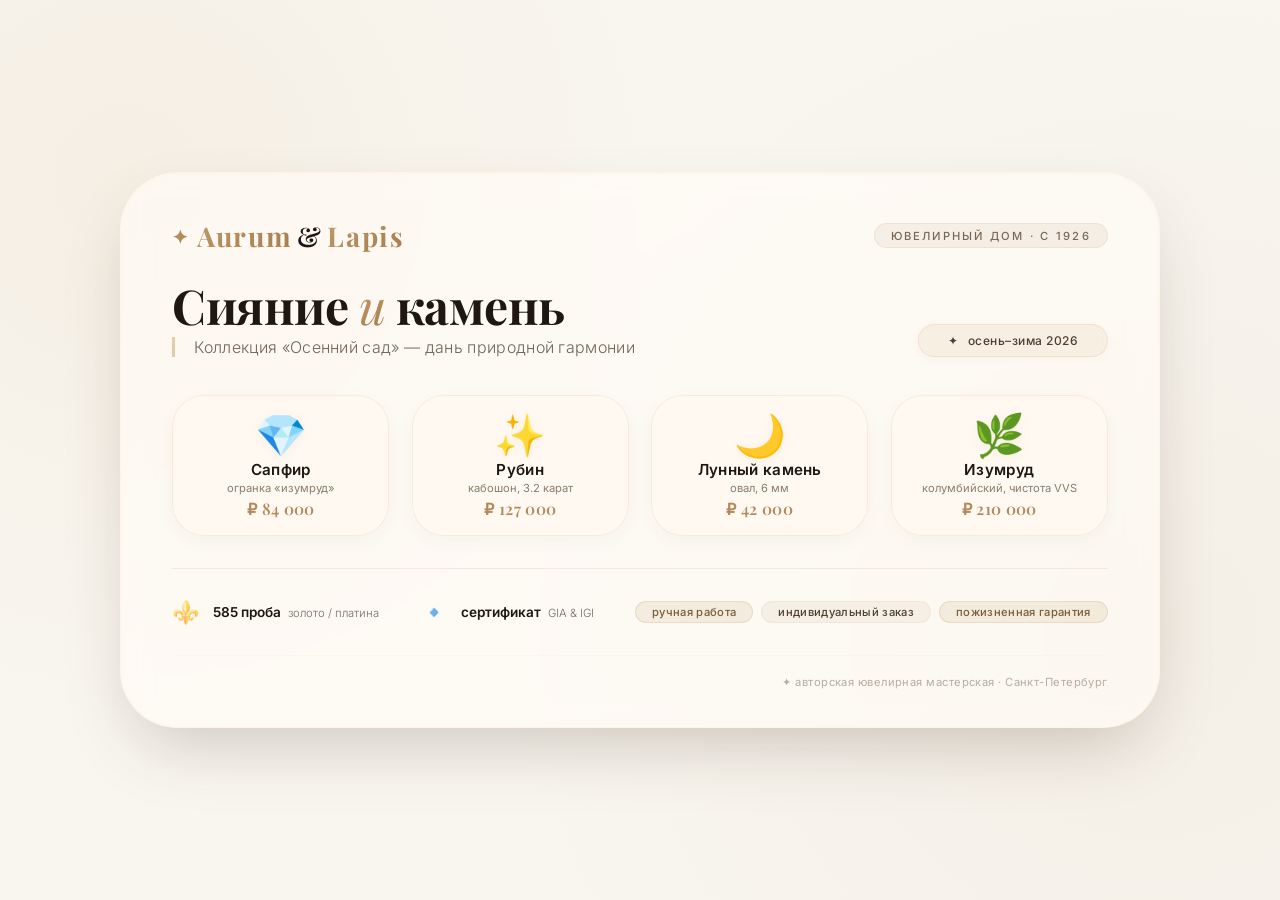
==== index.html @ ab875b2c "Create index.html" ====
<!DOCTYPE html>
<html lang="ru">
<head>
  <meta charset="UTF-8">
  <meta name="viewport" content="width=device-width, initial-scale=1.0">
  <title>Aurum &amp; Lapis · ювелирный дом</title>
  <link rel="preconnect" href="https://fonts.googleapis.com">
  <link rel="preconnect" href="https://fonts.gstatic.com" crossorigin>
  <link href="https://fonts.googleapis.com/css2?family=Playfair+Display:ital,wght@0,400;0,600;0,700;1,400&family=Inter:opsz,wght@14..32,300;14..32,400;14..32,500;14..32,600&display=swap" rel="stylesheet">
  <style>
    * {
      margin: 0;
      padding: 0;
      box-sizing: border-box;
    }

    body {
      background: #f9f6f0;
      background-image: 
        radial-gradient(circle at 10% 20%, rgba(215, 185, 140, 0.12) 0%, transparent 40%),
        radial-gradient(circle at 90% 70%, rgba(180, 150, 110, 0.08) 0%, transparent 50%);
      font-family: 'Inter', sans-serif;
      min-height: 100vh;
      display: flex;
      align-items: center;
      justify-content: center;
      padding: 1.8rem;
      color: #2a241e;
    }

    .card {
      max-width: 1040px;
      width: 100%;
      background: rgba(255, 251, 245, 0.72);
      backdrop-filter: blur(14px);
      -webkit-backdrop-filter: blur(14px);
      border-radius: 3.6rem;
      padding: 2.8rem 3.2rem 2.4rem;
      box-shadow: 
        0 30px 70px -20px rgba(60, 40, 20, 0.25),
        inset 0 1px 2px rgba(255, 245, 230, 0.7);
      border: 1px solid rgba(255, 240, 220, 0.5);
      transition: all 0.2s ease;
    }

    @media (max-width: 640px) {
      .card {
        padding: 1.8rem 1.2rem;
        border-radius: 2.4rem;
      }
    }

    /* марка */
    .brand-line {
      display: flex;
      justify-content: space-between;
      align-items: center;
      flex-wrap: wrap;
      gap: 0.8rem 1.2rem;
      margin-bottom: 1.6rem;
    }

    .logo {
      font-family: 'Playfair Display', serif;
      font-weight: 600;
      font-size: 1.7rem;
      letter-spacing: 0.06em;
      color: #1e1610;
      display: flex;
      align-items: center;
      gap: 0.3rem;
    }

    .logo span {
      background: linear-gradient(145deg, #be9a6b, #a77b4a);
      -webkit-background-clip: text;
      -webkit-text-fill-color: transparent;
      background-clip: text;
      font-weight: 700;
    }

    .logo i {
      font-style: normal;
      font-size: 1.2rem;
      -webkit-text-fill-color: initial;
      color: #b48b5a;
      margin-right: 0.15rem;
    }

    .tagline {
      font-size: 0.7rem;
      text-transform: uppercase;
      letter-spacing: 0.2em;
      color: #7a6856;
      background: rgba(200, 175, 145, 0.15);
      padding: 0.3rem 1rem;
      border-radius: 40px;
      border: 1px solid rgba(200, 175, 145, 0.2);
      font-weight: 500;
    }

    /* hero */
    .hero {
      display: flex;
      flex-wrap: wrap;
      align-items: flex-end;
      justify-content: space-between;
      margin-bottom: 2.4rem;
    }

    .hero-text {
      flex: 2 1 260px;
    }

    .hero-text h1 {
      font-family: 'Playfair Display', serif;
      font-weight: 700;
      font-size: 3rem;
      line-height: 1.1;
      letter-spacing: -0.01em;
      color: #1f1711;
      margin-bottom: 0.3rem;
    }

    .hero-text h1 em {
      font-style: italic;
      font-weight: 400;
      color: #b28a5c;
      background: linear-gradient(145deg, #c8a06e, #a57b4b);
      -webkit-background-clip: text;
      -webkit-text-fill-color: transparent;
      background-clip: text;
    }

    .hero-sub {
      font-size: 1rem;
      color: #4f4033;
      opacity: 0.8;
      font-weight: 300;
      letter-spacing: 0.02em;
      border-left: 3px solid #dac09a;
      padding-left: 1.2rem;
      margin-top: 0.2rem;
    }

    .hero-badge {
      background: rgba(220, 195, 160, 0.2);
      backdrop-filter: blur(4px);
      -webkit-backdrop-filter: blur(4px);
      padding: 0.5rem 1.8rem;
      border-radius: 60px;
      border: 1px solid rgba(220, 195, 160, 0.3);
      font-size: 0.75rem;
      font-weight: 500;
      letter-spacing: 0.04em;
      color: #4f3f2e;
      white-space: nowrap;
      box-shadow: 0 2px 8px rgba(150, 120, 80, 0.05);
    }

    .hero-badge i {
      font-style: normal;
      display: inline-block;
      margin-right: 6px;
    }

    /* сетка коллекции */
    .collection-grid {
      display: grid;
      grid-template-columns: repeat(auto-fit, minmax(160px, 1fr));
      gap: 1.4rem;
      margin: 2.2rem 0 2rem;
    }

    .item-card {
      background: rgba(255, 248, 238, 0.5);
      backdrop-filter: blur(4px);
      -webkit-backdrop-filter: blur(4px);
      border-radius: 2rem;
      padding: 1.2rem 0.8rem 1rem;
      text-align: center;
      border: 1px solid rgba(235, 215, 185, 0.4);
      box-shadow: 0 6px 18px rgba(100, 70, 40, 0.04);
      transition: all 0.2s ease;
    }

    .item-card:hover {
      background: rgba(255, 248, 238, 0.8);
      transform: translateY(-5px);
      border-color: #dac09a;
      box-shadow: 0 16px 30px -12px rgba(120, 80, 40, 0.12);
    }

    .item-icon {
      font-size: 2.6rem;
      line-height: 1;
      margin-bottom: 0.2rem;
      filter: drop-shadow(0 2px 6px rgba(180, 140, 90, 0.1));
    }

    .item-name {
      font-weight: 600;
      font-size: 0.95rem;
      letter-spacing: 0.02em;
      color: #1f1711;
    }

    .item-desc {
      font-size: 0.7rem;
      color: #6f5d4b;
      opacity: 0.8;
      margin-top: 0.1rem;
      font-weight: 400;
    }

    .item-price {
      font-family: 'Playfair Display', serif;
      font-weight: 600;
      color: #b28a5c;
      font-size: 1rem;
      margin-top: 0.2rem;
      letter-spacing: 0.02em;
    }

    /* детали */
    .details {
      display: flex;
      flex-wrap: wrap;
      gap: 1.8rem 2.5rem;
      margin-top: 2rem;
      padding-top: 1.8rem;
      border-top: 1px solid rgba(190, 165, 135, 0.2);
      align-items: center;
      justify-content: space-between;
    }

    .feature {
      display: flex;
      align-items: center;
      gap: 0.8rem;
      font-size: 0.85rem;
      color: #3b3128;
    }

    .feature .icon {
      font-size: 1.4rem;
      opacity: 0.7;
    }

    .feature strong {
      font-weight: 600;
      color: #1e1610;
      margin-right: 0.2rem;
    }

    .feature small {
      font-weight: 300;
      opacity: 0.7;
    }

    .pill-group {
      display: flex;
      flex-wrap: wrap;
      gap: 0.5rem;
    }

    .pill {
      background: rgba(190, 165, 135, 0.12);
      border-radius: 40px;
      padding: 0.2rem 1rem;
      font-size: 0.7rem;
      font-weight: 500;
      letter-spacing: 0.03em;
      color: #4f3f2e;
      border: 1px solid rgba(190, 165, 135, 0.1);
    }

    .pill.gold {
      background: rgba(190, 155, 100, 0.15);
      border-color: rgba(190, 155, 100, 0.2);
      color: #7a5d38;
    }

    .footer-note {
      margin-top: 1.8rem;
      display: flex;
      justify-content: flex-end;
      font-size: 0.7rem;
      letter-spacing: 0.04em;
      color: #8a7a68;
      opacity: 0.6;
      border-top: 1px solid rgba(190, 165, 135, 0.08);
      padding-top: 1.2rem;
    }

    @media (max-width: 500px) {
      .hero-text h1 {
        font-size: 2.4rem;
      }
      .collection-grid {
        grid-template-columns: 1fr 1fr;
        gap: 0.8rem;
      }
      .details {
        flex-direction: column;
        align-items: stretch;
        gap: 0.8rem;
      }
      .brand-line {
        flex-direction: column;
        align-items: flex-start;
      }
    }
  </style>
</head>
<body>
  <div class="card" role="main">
    <!-- шапка бренда -->
    <div class="brand-line">
      <div class="logo">
        <i>✦</i> <span>Aurum</span> &amp; <span>Lapis</span>
      </div>
      <div class="tagline">ювелирный дом · с 1926</div>
    </div>

    <!-- герой -->
    <div class="hero">
      <div class="hero-text">
        <h1>Сияние <em>и</em> камень</h1>
        <div class="hero-sub">Коллекция «Осенний сад» — дань природной гармонии</div>
      </div>
      <div class="hero-badge">
        <i>✦</i> осень–зима 2026
      </div>
    </div>

    <!-- коллекция -->
    <div class="collection-grid">
      <div class="item-card">
        <div class="item-icon">💎</div>
        <div class="item-name">Сапфир</div>
        <div class="item-desc">огранка «изумруд»</div>
        <div class="item-price">₽ 84 000</div>
      </div>
      <div class="item-card">
        <div class="item-icon">✨</div>
        <div class="item-name">Рубин</div>
        <div class="item-desc">кабошон, 3.2 карат</div>
        <div class="item-price">₽ 127 000</div>
      </div>
      <div class="item-card">
        <div class="item-icon">🌙</div>
        <div class="item-name">Лунный камень</div>
        <div class="item-desc">овал, 6 мм</div>
        <div class="item-price">₽ 42 000</div>
      </div>
      <div class="item-card">
        <div class="item-icon">🌿</div>
        <div class="item-name">Изумруд</div>
        <div class="item-desc">колумбийский, чистота VVS</div>
        <div class="item-price">₽ 210 000</div>
      </div>
    </div>

    <!-- детали и метки -->
    <div class="details">
      <div class="feature">
        <span class="icon">⚜️</span>
        <span><strong>585 проба</strong> <small>золото / платина</small></span>
      </div>
      <div class="feature">
        <span class="icon">🔹</span>
        <span><strong>сертификат</strong> <small>GIA &amp; IGI</small></span>
      </div>
      <div class="pill-group">
        <span class="pill gold">ручная работа</span>
        <span class="pill">индивидуальный заказ</span>
        <span class="pill gold">пожизненная гарантия</span>
      </div>
    </div>

    <!-- футер -->
    <div class="footer-note">
      <span>✦ авторская ювелирная мастерская · Санкт-Петербург</span>
    </div>
  </div>
</body>
</html>
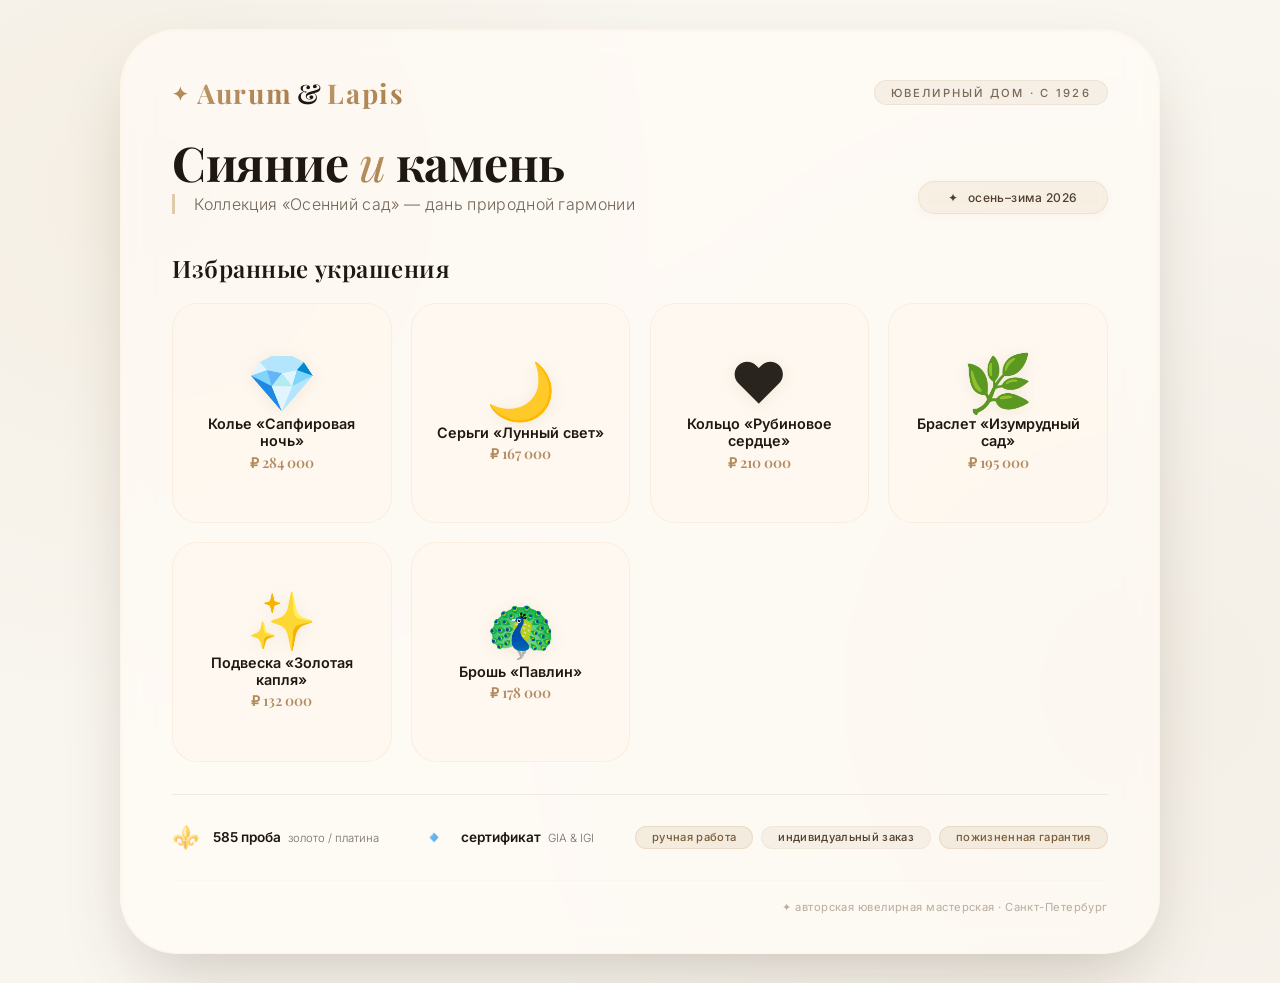
==== commit 50564188: "lalala" ====
--- a/index.html
+++ b/index.html
@@ -3,315 +3,11 @@
 <head>
   <meta charset="UTF-8">
   <meta name="viewport" content="width=device-width, initial-scale=1.0">
-  <title>Aurum &amp; Lapis · ювелирный дом</title>
+  <title>Aurum &amp; Lapis · ювелирная галерея</title>
   <link rel="preconnect" href="https://fonts.googleapis.com">
   <link rel="preconnect" href="https://fonts.gstatic.com" crossorigin>
   <link href="https://fonts.googleapis.com/css2?family=Playfair+Display:ital,wght@0,400;0,600;0,700;1,400&family=Inter:opsz,wght@14..32,300;14..32,400;14..32,500;14..32,600&display=swap" rel="stylesheet">
-  <style>
-    * {
-      margin: 0;
-      padding: 0;
-      box-sizing: border-box;
-    }
-
-    body {
-      background: #f9f6f0;
-      background-image: 
-        radial-gradient(circle at 10% 20%, rgba(215, 185, 140, 0.12) 0%, transparent 40%),
-        radial-gradient(circle at 90% 70%, rgba(180, 150, 110, 0.08) 0%, transparent 50%);
-      font-family: 'Inter', sans-serif;
-      min-height: 100vh;
-      display: flex;
-      align-items: center;
-      justify-content: center;
-      padding: 1.8rem;
-      color: #2a241e;
-    }
-
-    .card {
-      max-width: 1040px;
-      width: 100%;
-      background: rgba(255, 251, 245, 0.72);
-      backdrop-filter: blur(14px);
-      -webkit-backdrop-filter: blur(14px);
-      border-radius: 3.6rem;
-      padding: 2.8rem 3.2rem 2.4rem;
-      box-shadow: 
-        0 30px 70px -20px rgba(60, 40, 20, 0.25),
-        inset 0 1px 2px rgba(255, 245, 230, 0.7);
-      border: 1px solid rgba(255, 240, 220, 0.5);
-      transition: all 0.2s ease;
-    }
-
-    @media (max-width: 640px) {
-      .card {
-        padding: 1.8rem 1.2rem;
-        border-radius: 2.4rem;
-      }
-    }
-
-    /* марка */
-    .brand-line {
-      display: flex;
-      justify-content: space-between;
-      align-items: center;
-      flex-wrap: wrap;
-      gap: 0.8rem 1.2rem;
-      margin-bottom: 1.6rem;
-    }
-
-    .logo {
-      font-family: 'Playfair Display', serif;
-      font-weight: 600;
-      font-size: 1.7rem;
-      letter-spacing: 0.06em;
-      color: #1e1610;
-      display: flex;
-      align-items: center;
-      gap: 0.3rem;
-    }
-
-    .logo span {
-      background: linear-gradient(145deg, #be9a6b, #a77b4a);
-      -webkit-background-clip: text;
-      -webkit-text-fill-color: transparent;
-      background-clip: text;
-      font-weight: 700;
-    }
-
-    .logo i {
-      font-style: normal;
-      font-size: 1.2rem;
-      -webkit-text-fill-color: initial;
-      color: #b48b5a;
-      margin-right: 0.15rem;
-    }
-
-    .tagline {
-      font-size: 0.7rem;
-      text-transform: uppercase;
-      letter-spacing: 0.2em;
-      color: #7a6856;
-      background: rgba(200, 175, 145, 0.15);
-      padding: 0.3rem 1rem;
-      border-radius: 40px;
-      border: 1px solid rgba(200, 175, 145, 0.2);
-      font-weight: 500;
-    }
-
-    /* hero */
-    .hero {
-      display: flex;
-      flex-wrap: wrap;
-      align-items: flex-end;
-      justify-content: space-between;
-      margin-bottom: 2.4rem;
-    }
-
-    .hero-text {
-      flex: 2 1 260px;
-    }
-
-    .hero-text h1 {
-      font-family: 'Playfair Display', serif;
-      font-weight: 700;
-      font-size: 3rem;
-      line-height: 1.1;
-      letter-spacing: -0.01em;
-      color: #1f1711;
-      margin-bottom: 0.3rem;
-    }
-
-    .hero-text h1 em {
-      font-style: italic;
-      font-weight: 400;
-      color: #b28a5c;
-      background: linear-gradient(145deg, #c8a06e, #a57b4b);
-      -webkit-background-clip: text;
-      -webkit-text-fill-color: transparent;
-      background-clip: text;
-    }
-
-    .hero-sub {
-      font-size: 1rem;
-      color: #4f4033;
-      opacity: 0.8;
-      font-weight: 300;
-      letter-spacing: 0.02em;
-      border-left: 3px solid #dac09a;
-      padding-left: 1.2rem;
-      margin-top: 0.2rem;
-    }
-
-    .hero-badge {
-      background: rgba(220, 195, 160, 0.2);
-      backdrop-filter: blur(4px);
-      -webkit-backdrop-filter: blur(4px);
-      padding: 0.5rem 1.8rem;
-      border-radius: 60px;
-      border: 1px solid rgba(220, 195, 160, 0.3);
-      font-size: 0.75rem;
-      font-weight: 500;
-      letter-spacing: 0.04em;
-      color: #4f3f2e;
-      white-space: nowrap;
-      box-shadow: 0 2px 8px rgba(150, 120, 80, 0.05);
-    }
-
-    .hero-badge i {
-      font-style: normal;
-      display: inline-block;
-      margin-right: 6px;
-    }
-
-    /* сетка коллекции */
-    .collection-grid {
-      display: grid;
-      grid-template-columns: repeat(auto-fit, minmax(160px, 1fr));
-      gap: 1.4rem;
-      margin: 2.2rem 0 2rem;
-    }
-
-    .item-card {
-      background: rgba(255, 248, 238, 0.5);
-      backdrop-filter: blur(4px);
-      -webkit-backdrop-filter: blur(4px);
-      border-radius: 2rem;
-      padding: 1.2rem 0.8rem 1rem;
-      text-align: center;
-      border: 1px solid rgba(235, 215, 185, 0.4);
-      box-shadow: 0 6px 18px rgba(100, 70, 40, 0.04);
-      transition: all 0.2s ease;
-    }
-
-    .item-card:hover {
-      background: rgba(255, 248, 238, 0.8);
-      transform: translateY(-5px);
-      border-color: #dac09a;
-      box-shadow: 0 16px 30px -12px rgba(120, 80, 40, 0.12);
-    }
-
-    .item-icon {
-      font-size: 2.6rem;
-      line-height: 1;
-      margin-bottom: 0.2rem;
-      filter: drop-shadow(0 2px 6px rgba(180, 140, 90, 0.1));
-    }
-
-    .item-name {
-      font-weight: 600;
-      font-size: 0.95rem;
-      letter-spacing: 0.02em;
-      color: #1f1711;
-    }
-
-    .item-desc {
-      font-size: 0.7rem;
-      color: #6f5d4b;
-      opacity: 0.8;
-      margin-top: 0.1rem;
-      font-weight: 400;
-    }
-
-    .item-price {
-      font-family: 'Playfair Display', serif;
-      font-weight: 600;
-      color: #b28a5c;
-      font-size: 1rem;
-      margin-top: 0.2rem;
-      letter-spacing: 0.02em;
-    }
-
-    /* детали */
-    .details {
-      display: flex;
-      flex-wrap: wrap;
-      gap: 1.8rem 2.5rem;
-      margin-top: 2rem;
-      padding-top: 1.8rem;
-      border-top: 1px solid rgba(190, 165, 135, 0.2);
-      align-items: center;
-      justify-content: space-between;
-    }
-
-    .feature {
-      display: flex;
-      align-items: center;
-      gap: 0.8rem;
-      font-size: 0.85rem;
-      color: #3b3128;
-    }
-
-    .feature .icon {
-      font-size: 1.4rem;
-      opacity: 0.7;
-    }
-
-    .feature strong {
-      font-weight: 600;
-      color: #1e1610;
-      margin-right: 0.2rem;
-    }
-
-    .feature small {
-      font-weight: 300;
-      opacity: 0.7;
-    }
-
-    .pill-group {
-      display: flex;
-      flex-wrap: wrap;
-      gap: 0.5rem;
-    }
-
-    .pill {
-      background: rgba(190, 165, 135, 0.12);
-      border-radius: 40px;
-      padding: 0.2rem 1rem;
-      font-size: 0.7rem;
-      font-weight: 500;
-      letter-spacing: 0.03em;
-      color: #4f3f2e;
-      border: 1px solid rgba(190, 165, 135, 0.1);
-    }
-
-    .pill.gold {
-      background: rgba(190, 155, 100, 0.15);
-      border-color: rgba(190, 155, 100, 0.2);
-      color: #7a5d38;
-    }
-
-    .footer-note {
-      margin-top: 1.8rem;
-      display: flex;
-      justify-content: flex-end;
-      font-size: 0.7rem;
-      letter-spacing: 0.04em;
-      color: #8a7a68;
-      opacity: 0.6;
-      border-top: 1px solid rgba(190, 165, 135, 0.08);
-      padding-top: 1.2rem;
-    }
-
-    @media (max-width: 500px) {
-      .hero-text h1 {
-        font-size: 2.4rem;
-      }
-      .collection-grid {
-        grid-template-columns: 1fr 1fr;
-        gap: 0.8rem;
-      }
-      .details {
-        flex-direction: column;
-        align-items: stretch;
-        gap: 0.8rem;
-      }
-      .brand-line {
-        flex-direction: column;
-        align-items: flex-start;
-      }
-    }
-  </style>
+  <link rel="stylesheet" href="style.css">
 </head>
 <body>
   <div class="card" role="main">
@@ -334,31 +30,11 @@
       </div>
     </div>
 
-    <!-- коллекция -->
-    <div class="collection-grid">
-      <div class="item-card">
-        <div class="item-icon">💎</div>
-        <div class="item-name">Сапфир</div>
-        <div class="item-desc">огранка «изумруд»</div>
-        <div class="item-price">₽ 84 000</div>
-      </div>
-      <div class="item-card">
-        <div class="item-icon">✨</div>
-        <div class="item-name">Рубин</div>
-        <div class="item-desc">кабошон, 3.2 карат</div>
-        <div class="item-price">₽ 127 000</div>
-      </div>
-      <div class="item-card">
-        <div class="item-icon">🌙</div>
-        <div class="item-name">Лунный камень</div>
-        <div class="item-desc">овал, 6 мм</div>
-        <div class="item-price">₽ 42 000</div>
-      </div>
-      <div class="item-card">
-        <div class="item-icon">🌿</div>
-        <div class="item-name">Изумруд</div>
-        <div class="item-desc">колумбийский, чистота VVS</div>
-        <div class="item-price">₽ 210 000</div>
+    <!-- ГАЛЕРЕЯ -->
+    <div class="gallery-section">
+      <h2 class="gallery-title">Избранные украшения</h2>
+      <div class="gallery-grid" id="galleryGrid">
+        <!-- карточки будут добавлены через JS -->
       </div>
     </div>
 
@@ -384,5 +60,16 @@
       <span>✦ авторская ювелирная мастерская · Санкт-Петербург</span>
     </div>
   </div>
+
+  <!-- Модальное окно для увеличения -->
+  <div class="modal" id="modal">
+    <span class="modal-close" id="modalClose">&times;</span>
+    <img class="modal-content" id="modalImg" alt="Увеличенное украшение">
+    <div class="modal-caption" id="modalCaption"></div>
+    <button class="modal-nav modal-prev" id="modalPrev">&#10094;</button>
+    <button class="modal-nav modal-next" id="modalNext">&#10095;</button>
+  </div>
+
+  <script src="gallery.js"></script>
 </body>
-</html>
+</html>
--- a/style.css
+++ b/style.css
@@ -0,0 +1,429 @@
+/* Базовые стили (дополнение к уже существующим) */
+* {
+    margin: 0;
+    padding: 0;
+    box-sizing: border-box;
+  }
+  
+  body {
+    background: #f9f6f0;
+    background-image: 
+      radial-gradient(circle at 10% 20%, rgba(215, 185, 140, 0.12) 0%, transparent 40%),
+      radial-gradient(circle at 90% 70%, rgba(180, 150, 110, 0.08) 0%, transparent 50%);
+    font-family: 'Inter', sans-serif;
+    min-height: 100vh;
+    display: flex;
+    align-items: center;
+    justify-content: center;
+    padding: 1.8rem;
+    color: #2a241e;
+  }
+  
+  .card {
+    max-width: 1040px;
+    width: 100%;
+    background: rgba(255, 251, 245, 0.72);
+    backdrop-filter: blur(14px);
+    -webkit-backdrop-filter: blur(14px);
+    border-radius: 3.6rem;
+    padding: 2.8rem 3.2rem 2.4rem;
+    box-shadow: 
+      0 30px 70px -20px rgba(60, 40, 20, 0.25),
+      inset 0 1px 2px rgba(255, 245, 230, 0.7);
+    border: 1px solid rgba(255, 240, 220, 0.5);
+    transition: all 0.2s ease;
+  }
+  
+  @media (max-width: 640px) {
+    .card {
+      padding: 1.8rem 1.2rem;
+      border-radius: 2.4rem;
+    }
+  }
+  
+  /* шапка */
+  .brand-line {
+    display: flex;
+    justify-content: space-between;
+    align-items: center;
+    flex-wrap: wrap;
+    gap: 0.8rem 1.2rem;
+    margin-bottom: 1.6rem;
+  }
+  
+  .logo {
+    font-family: 'Playfair Display', serif;
+    font-weight: 600;
+    font-size: 1.7rem;
+    letter-spacing: 0.06em;
+    color: #1e1610;
+    display: flex;
+    align-items: center;
+    gap: 0.3rem;
+  }
+  
+  .logo span {
+    background: linear-gradient(145deg, #be9a6b, #a77b4a);
+    -webkit-background-clip: text;
+    -webkit-text-fill-color: transparent;
+    background-clip: text;
+    font-weight: 700;
+  }
+  
+  .logo i {
+    font-style: normal;
+    font-size: 1.2rem;
+    -webkit-text-fill-color: initial;
+    color: #b48b5a;
+    margin-right: 0.15rem;
+  }
+  
+  .tagline {
+    font-size: 0.7rem;
+    text-transform: uppercase;
+    letter-spacing: 0.2em;
+    color: #7a6856;
+    background: rgba(200, 175, 145, 0.15);
+    padding: 0.3rem 1rem;
+    border-radius: 40px;
+    border: 1px solid rgba(200, 175, 145, 0.2);
+    font-weight: 500;
+  }
+  
+  /* герой */
+  .hero {
+    display: flex;
+    flex-wrap: wrap;
+    align-items: flex-end;
+    justify-content: space-between;
+    margin-bottom: 2.4rem;
+  }
+  
+  .hero-text {
+    flex: 2 1 260px;
+  }
+  
+  .hero-text h1 {
+    font-family: 'Playfair Display', serif;
+    font-weight: 700;
+    font-size: 3rem;
+    line-height: 1.1;
+    letter-spacing: -0.01em;
+    color: #1f1711;
+    margin-bottom: 0.3rem;
+  }
+  
+  .hero-text h1 em {
+    font-style: italic;
+    font-weight: 400;
+    color: #b28a5c;
+    background: linear-gradient(145deg, #c8a06e, #a57b4b);
+    -webkit-background-clip: text;
+    -webkit-text-fill-color: transparent;
+    background-clip: text;
+  }
+  
+  .hero-sub {
+    font-size: 1rem;
+    color: #4f4033;
+    opacity: 0.8;
+    font-weight: 300;
+    letter-spacing: 0.02em;
+    border-left: 3px solid #dac09a;
+    padding-left: 1.2rem;
+    margin-top: 0.2rem;
+  }
+  
+  .hero-badge {
+    background: rgba(220, 195, 160, 0.2);
+    backdrop-filter: blur(4px);
+    -webkit-backdrop-filter: blur(4px);
+    padding: 0.5rem 1.8rem;
+    border-radius: 60px;
+    border: 1px solid rgba(220, 195, 160, 0.3);
+    font-size: 0.75rem;
+    font-weight: 500;
+    letter-spacing: 0.04em;
+    color: #4f3f2e;
+    white-space: nowrap;
+    box-shadow: 0 2px 8px rgba(150, 120, 80, 0.05);
+  }
+  
+  .hero-badge i {
+    font-style: normal;
+    display: inline-block;
+    margin-right: 6px;
+  }
+  
+  /* ГАЛЕРЕЯ */
+  .gallery-section {
+    margin: 2.2rem 0 2rem;
+  }
+  
+  .gallery-title {
+    font-family: 'Playfair Display', serif;
+    font-weight: 600;
+    font-size: 1.5rem;
+    color: #1f1711;
+    margin-bottom: 1.2rem;
+    letter-spacing: 0.02em;
+  }
+  
+  .gallery-grid {
+    display: grid;
+    grid-template-columns: repeat(auto-fit, minmax(180px, 1fr));
+    gap: 1.2rem;
+  }
+  
+  .gallery-item {
+    position: relative;
+    border-radius: 1.6rem;
+    overflow: hidden;
+    cursor: pointer;
+    background: rgba(255, 248, 238, 0.5);
+    border: 1px solid rgba(235, 215, 185, 0.3);
+    transition: all 0.3s ease;
+    aspect-ratio: 1 / 1;
+    display: flex;
+    flex-direction: column;
+    align-items: center;
+    justify-content: center;
+    padding: 0.8rem;
+  }
+  
+  .gallery-item:hover {
+    transform: translateY(-6px);
+    box-shadow: 0 16px 32px -12px rgba(120, 80, 40, 0.15);
+    border-color: #dac09a;
+    background: rgba(255, 248, 238, 0.85);
+  }
+  
+  .gallery-item .icon {
+    font-size: 3.5rem;
+    line-height: 1;
+    margin-bottom: 0.3rem;
+    filter: drop-shadow(0 2px 8px rgba(180, 140, 90, 0.15));
+    transition: transform 0.3s ease;
+  }
+  
+  .gallery-item:hover .icon {
+    transform: scale(1.08);
+  }
+  
+  .gallery-item .name {
+    font-weight: 600;
+    font-size: 0.9rem;
+    color: #1f1711;
+    text-align: center;
+  }
+  
+  .gallery-item .price {
+    font-family: 'Playfair Display', serif;
+    font-weight: 600;
+    color: #b28a5c;
+    font-size: 0.9rem;
+    margin-top: 0.15rem;
+  }
+  
+  /* детали */
+  .details {
+    display: flex;
+    flex-wrap: wrap;
+    gap: 1.8rem 2.5rem;
+    margin-top: 2rem;
+    padding-top: 1.8rem;
+    border-top: 1px solid rgba(190, 165, 135, 0.2);
+    align-items: center;
+    justify-content: space-between;
+  }
+  
+  .feature {
+    display: flex;
+    align-items: center;
+    gap: 0.8rem;
+    font-size: 0.85rem;
+    color: #3b3128;
+  }
+  
+  .feature .icon {
+    font-size: 1.4rem;
+    opacity: 0.7;
+  }
+  
+  .feature strong {
+    font-weight: 600;
+    color: #1e1610;
+    margin-right: 0.2rem;
+  }
+  
+  .feature small {
+    font-weight: 300;
+    opacity: 0.7;
+  }
+  
+  .pill-group {
+    display: flex;
+    flex-wrap: wrap;
+    gap: 0.5rem;
+  }
+  
+  .pill {
+    background: rgba(190, 165, 135, 0.12);
+    border-radius: 40px;
+    padding: 0.2rem 1rem;
+    font-size: 0.7rem;
+    font-weight: 500;
+    letter-spacing: 0.03em;
+    color: #4f3f2e;
+    border: 1px solid rgba(190, 165, 135, 0.1);
+  }
+  
+  .pill.gold {
+    background: rgba(190, 155, 100, 0.15);
+    border-color: rgba(190, 155, 100, 0.2);
+    color: #7a5d38;
+  }
+  
+  .footer-note {
+    margin-top: 1.8rem;
+    display: flex;
+    justify-content: flex-end;
+    font-size: 0.7rem;
+    letter-spacing: 0.04em;
+    color: #8a7a68;
+    opacity: 0.6;
+    border-top: 1px solid rgba(190, 165, 135, 0.08);
+    padding-top: 1.2rem;
+  }
+  
+  /* МОДАЛЬНОЕ ОКНО */
+  .modal {
+    display: none;
+    position: fixed;
+    z-index: 1000;
+    padding: 2rem;
+    left: 0;
+    top: 0;
+    width: 100%;
+    height: 100%;
+    background-color: rgba(0, 0, 0, 0.85);
+    backdrop-filter: blur(8px);
+    -webkit-backdrop-filter: blur(8px);
+    align-items: center;
+    justify-content: center;
+    animation: fadeIn 0.3s ease;
+  }
+  
+  @keyframes fadeIn {
+    from { opacity: 0; }
+    to { opacity: 1; }
+  }
+  
+  .modal-content {
+    max-width: 65%;
+    max-height: 75%;
+    border-radius: 2rem;
+    box-shadow: 0 30px 80px rgba(0, 0, 0, 0.6);
+    object-fit: contain;
+    background: #f9f6f0;
+    padding: 0.5rem;
+  }
+  
+  .modal-caption {
+    margin: 1rem 0 0.5rem;
+    color: #f0e8dd;
+    font-family: 'Playfair Display', serif;
+    font-size: 1.2rem;
+    text-align: center;
+    letter-spacing: 0.04em;
+  }
+  
+  .modal-close {
+    position: absolute;
+    top: 2rem;
+    right: 3rem;
+    color: #f0e8dd;
+    font-size: 3rem;
+    font-weight: 300;
+    cursor: pointer;
+    transition: 0.2s;
+    line-height: 1;
+  }
+  
+  .modal-close:hover {
+    color: #dac09a;
+    transform: scale(1.1);
+  }
+  
+  .modal-nav {
+    position: absolute;
+    top: 50%;
+    transform: translateY(-50%);
+    background: rgba(255, 255, 255, 0.08);
+    backdrop-filter: blur(6px);
+    -webkit-backdrop-filter: blur(6px);
+    color: #f0e8dd;
+    border: 1px solid rgba(255, 240, 220, 0.15);
+    font-size: 2.4rem;
+    padding: 0.6rem 1.2rem;
+    border-radius: 60px;
+    cursor: pointer;
+    transition: all 0.2s;
+    font-weight: 300;
+    line-height: 1;
+  }
+  
+  .modal-nav:hover {
+    background: rgba(255, 240, 220, 0.15);
+    color: #dac09a;
+    border-color: rgba(255, 240, 220, 0.3);
+  }
+  
+  .modal-prev {
+    left: 1.5rem;
+  }
+  
+  .modal-next {
+    right: 1.5rem;
+  }
+  
+  @media (max-width: 768px) {
+    .modal-content {
+      max-width: 90%;
+      max-height: 60%;
+    }
+    .modal-nav {
+      font-size: 1.6rem;
+      padding: 0.4rem 0.8rem;
+    }
+    .modal-prev {
+      left: 0.5rem;
+    }
+    .modal-next {
+      right: 0.5rem;
+    }
+    .modal-close {
+      top: 1rem;
+      right: 1.5rem;
+      font-size: 2.4rem;
+    }
+  }
+  
+  @media (max-width: 500px) {
+    .hero-text h1 {
+      font-size: 2.4rem;
+    }
+    .gallery-grid {
+      grid-template-columns: 1fr 1fr;
+      gap: 0.8rem;
+    }
+    .details {
+      flex-direction: column;
+      align-items: stretch;
+      gap: 0.8rem;
+    }
+    .brand-line {
+      flex-direction: column;
+      align-items: flex-start;
+    }
+  }
